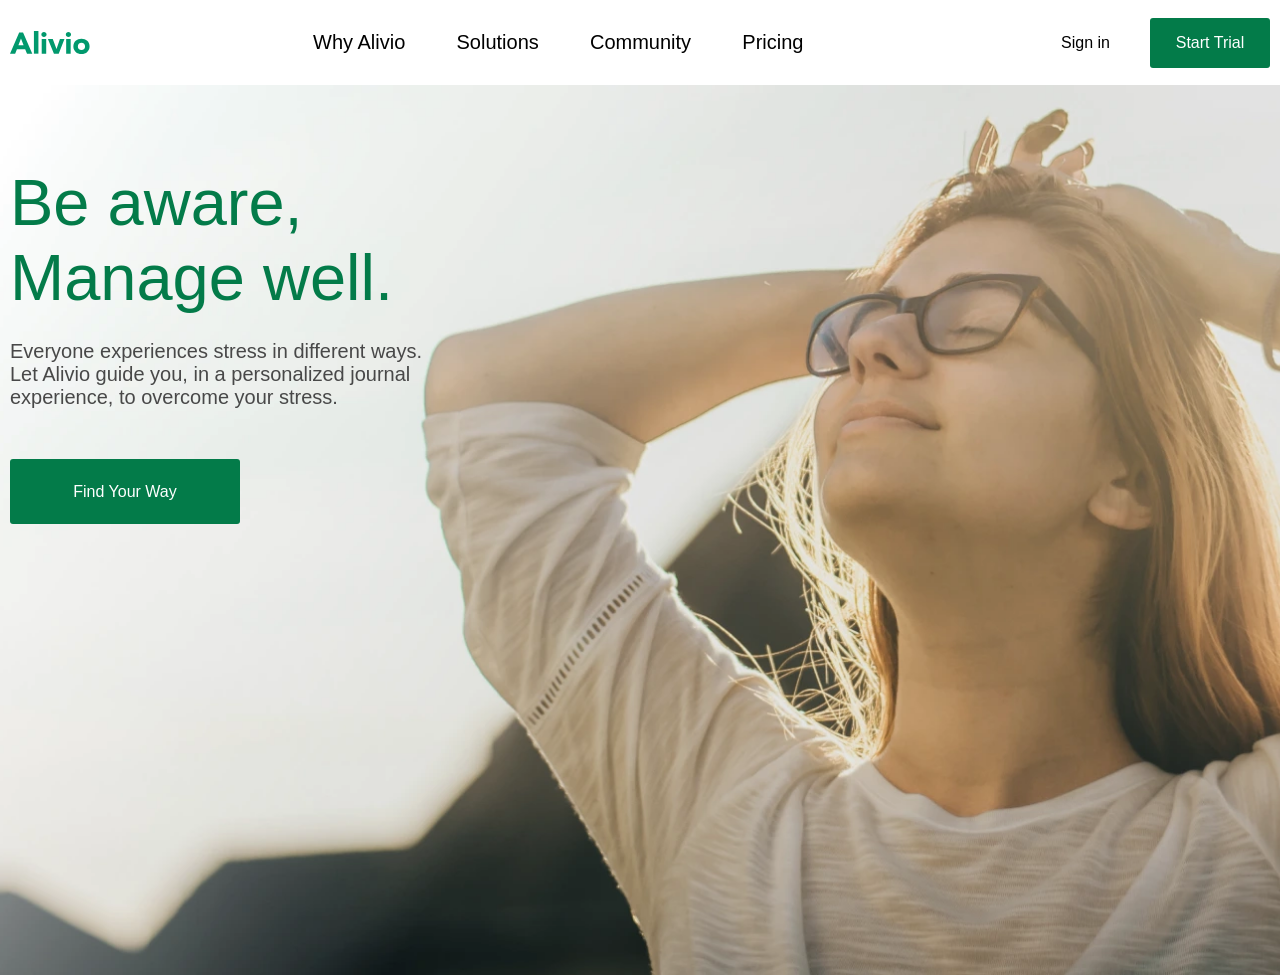
==== css14/index.html @ 14b0b10e "hero_section" ====
<!DOCTYPE html>
<html lang="en">
<head>
    <meta charset="UTF-8">
    <meta name="viewport" content="width=device-width, initial-scale=1.0">
    <link rel="assets/Edu_AU_VIC_WA_NT_Guides,Lato,Roboto/Lato" href="stylesheet">
     <link rel="stylesheet" href="index.css">
    <link rel="icon" href="assets/Favicon.png" type="image/png">
   
    <title>olivio</title>

</head>
<body>
  
<header class="header">
<div class="container">

<div class="header_wrapper">

<svg class="logo">
    <use href="assets/sprites.svg#logo-icon"></use>
  </svg>

<nav class="header_nav">
  <ul class="header-list">
     <li class="header__nav_item">
      <a href="#" class="header__nav_link">Why Alivio</a>
     </li>
      <li class="header__nav_item">
      <a href="#" class="header__nav_link">Solutions</a>
       <li class="header__nav_item">
      <a href="#" class="header__nav_link">Community</a>
        <li class="header__nav_item">
      <a href="#" class="header__nav_link">Pricing</a>
      
  </ul>
</nav>


<div class="header_actions">
  <button type="button" class="btn btn--singin">Sign in</button>
   <button type="button" class="btn">Start Trial</button>

</div>
</div>
</div>
</header>


<main>

<section class="hero">
  <div class="container">
    <div class="hero-content">
      <div class="h1 hero_title">Be aware, Manage well.</div>
      <p class="discription_hero">Everyone experiences stress in different ways.
Let Alivio guide you, in a personalized journal experience, to overcome your stress.</p>

<button type=button class="btn">Find Your Way</button>

    </div>
  </div>
</section>
</main>


</body>
</html>
---- css14/index.css ----
@import url(styles/variables.css);
@import url(styles/basic.css);
@import url(styles/header.css);
@import url(styles/hero.css);
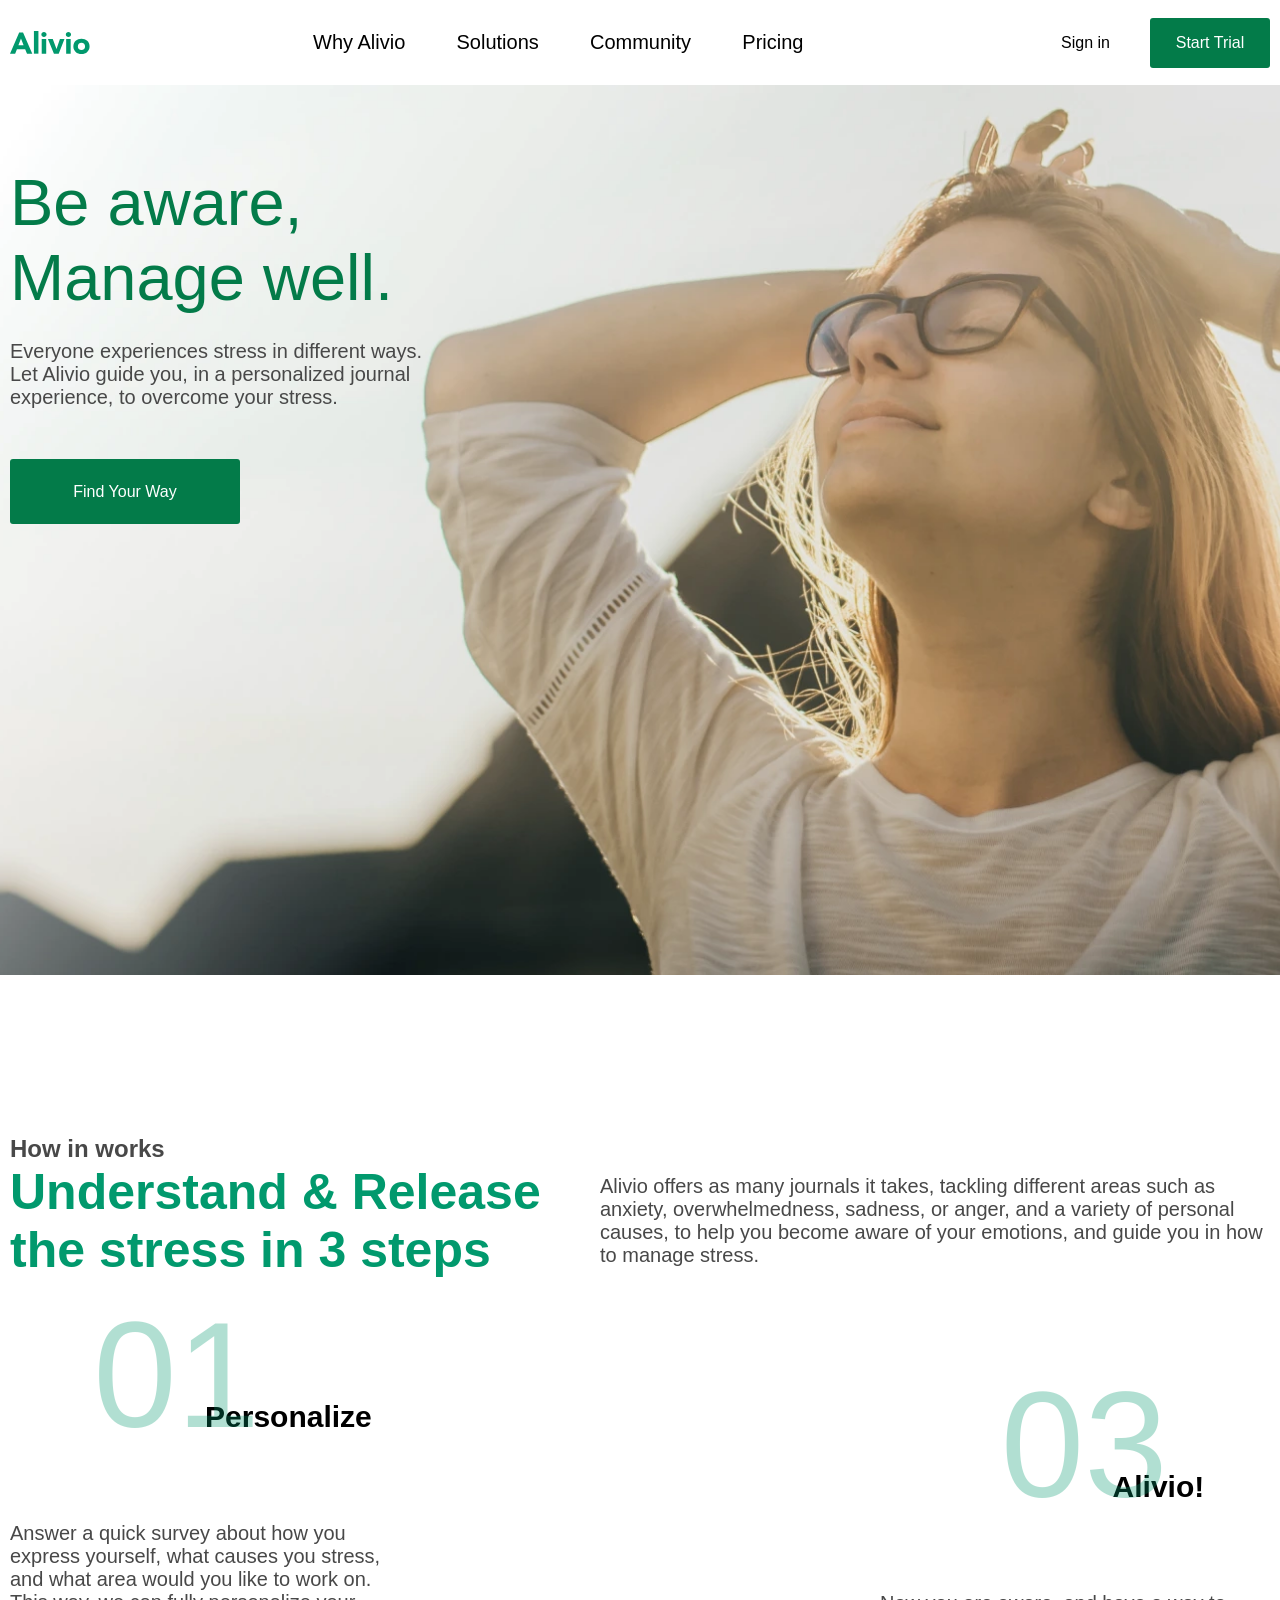
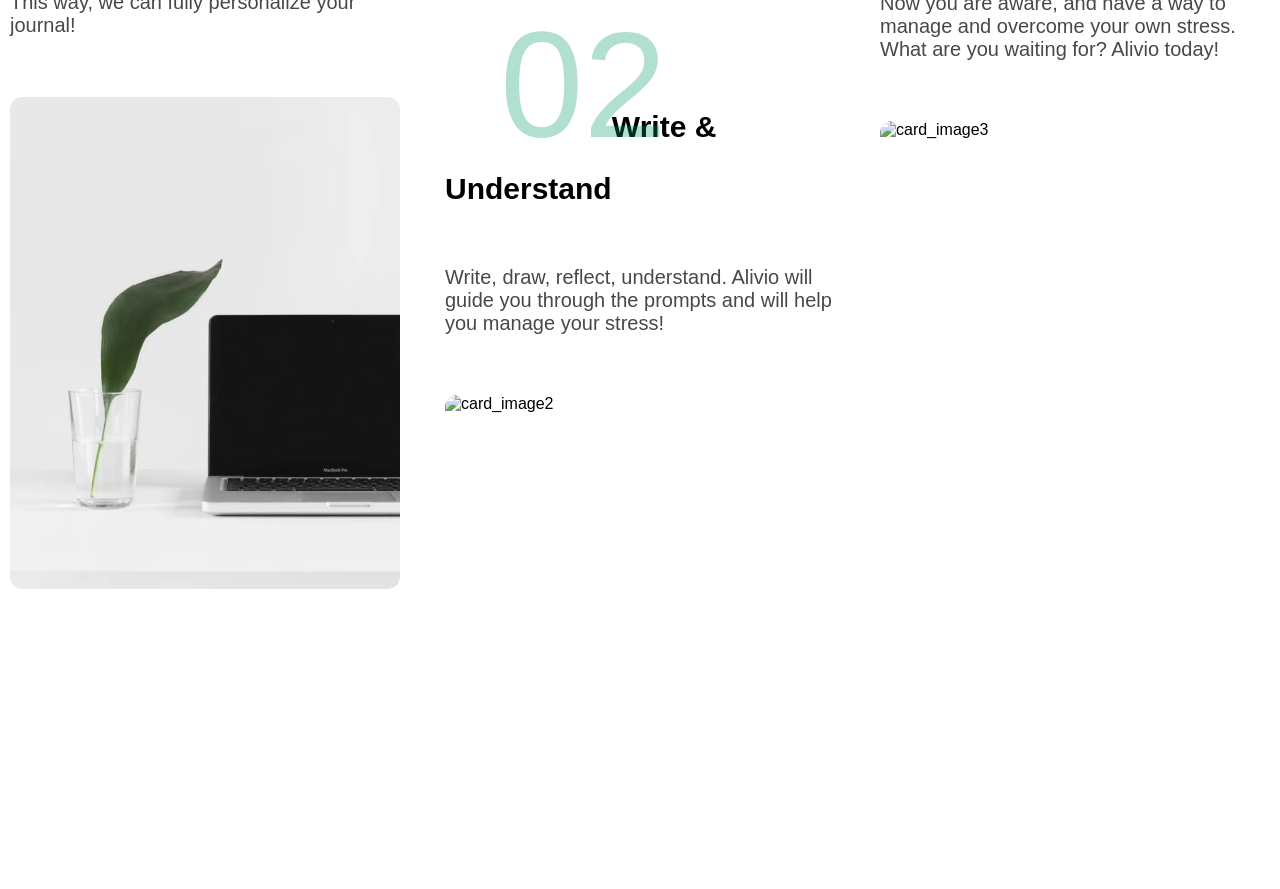
==== commit c57593d1: "about_section" ====
--- a/css14/index.html
+++ b/css14/index.html
@@ -61,6 +61,46 @@
     </div>
   </div>
 </section>
+
+<section class="about">
+  <div class="container">
+    <h3 class="about_subtitle">How in works</h3>
+    <div class="about_content">
+      <h2 class="about_title">Understand & Release 
+the stress in 3 steps</h2>
+<p class="about_discription">Alivio offers as many journals it takes, tackling different areas such as anxiety, overwhelmedness, sadness, or anger, and a variety of personal causes,
+   to help you become aware of your emotions, and guide you in how to manage stress.</p>
+    </div>
+     <div class="about_cards">
+      <figure class="card">
+        <h4 class="card_title">Personalize</h4>
+        <p class="card_desc">Answer a quick survey about how you express yourself, 
+          what causes you stress, and what area would you like to work on. This way, 
+          we can fully personalize your journal!</p>
+          <img src="/Rectangle 30.webp" alt="card_image1" class="card_img">
+      </figure>
+
+       <figure class="card">
+        <h4 class="card_title card-title--second card-title--right">Write & Understand</h4>
+        <p class="card_desc">Write, draw, reflect, understand. Alivio will guide you through the prompts 
+          and will help you manage your stress!</p>
+          <img src="/Rectangle 30(1)-1.webp" alt="card_image2" class="card_img">
+      </figure>
+
+
+       <figure class="card">
+        <h4 class="card_title card-title--third">Alivio!</h4>
+        <p class="card_desc">Now you are aware, and have a way to manage and overcome your own stress.
+What are you waiting for? Alivio today!</p>
+          <img src="/Rectangle 30(2).webp" alt="card_image3" class="card_img">
+      </figure>
+     </div>
+
+  </div>
+</section>
+
+
+
 </main>
 
 
--- a/css14/index.css
+++ b/css14/index.css
@@ -2,6 +2,8 @@
 @import url(styles/basic.css);
 @import url(styles/header.css);
 @import url(styles/hero.css);
+@import url(styles/about.css);
+@import url(styles/card.css);
 
 
 
